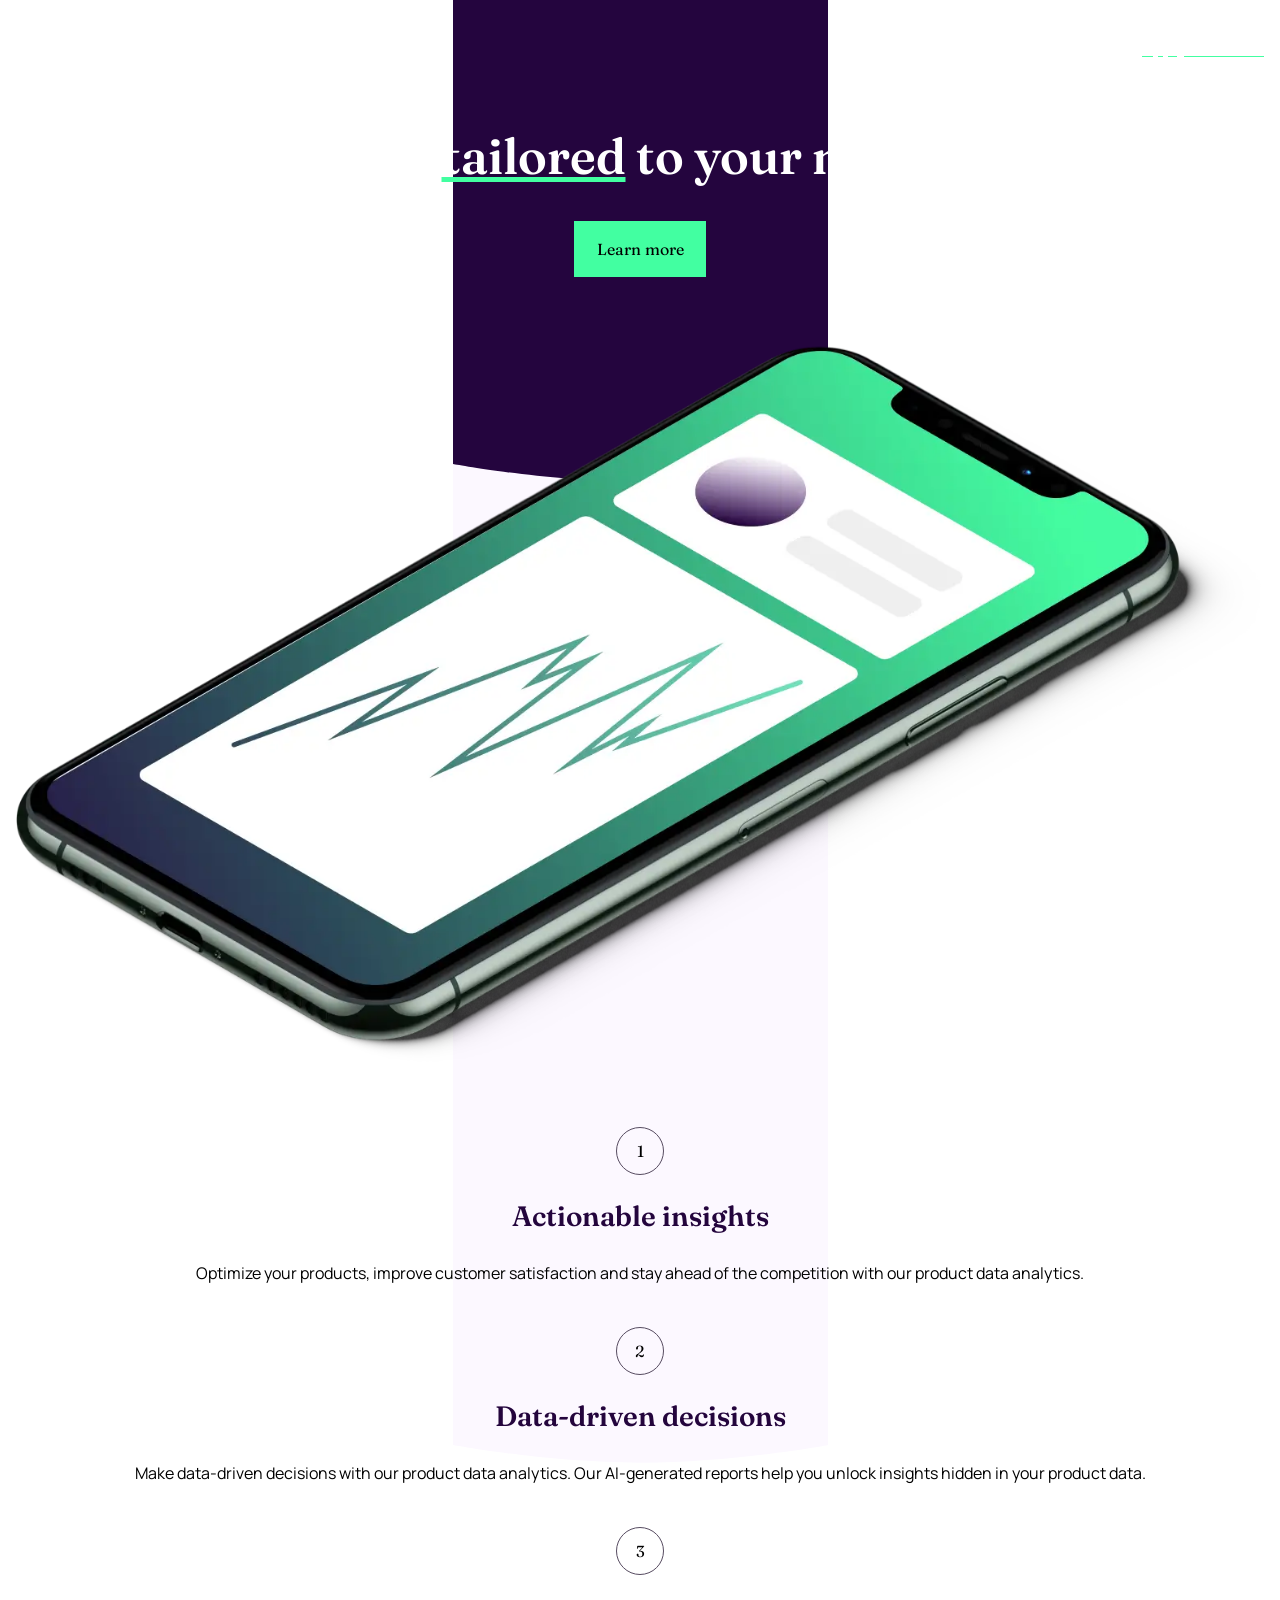
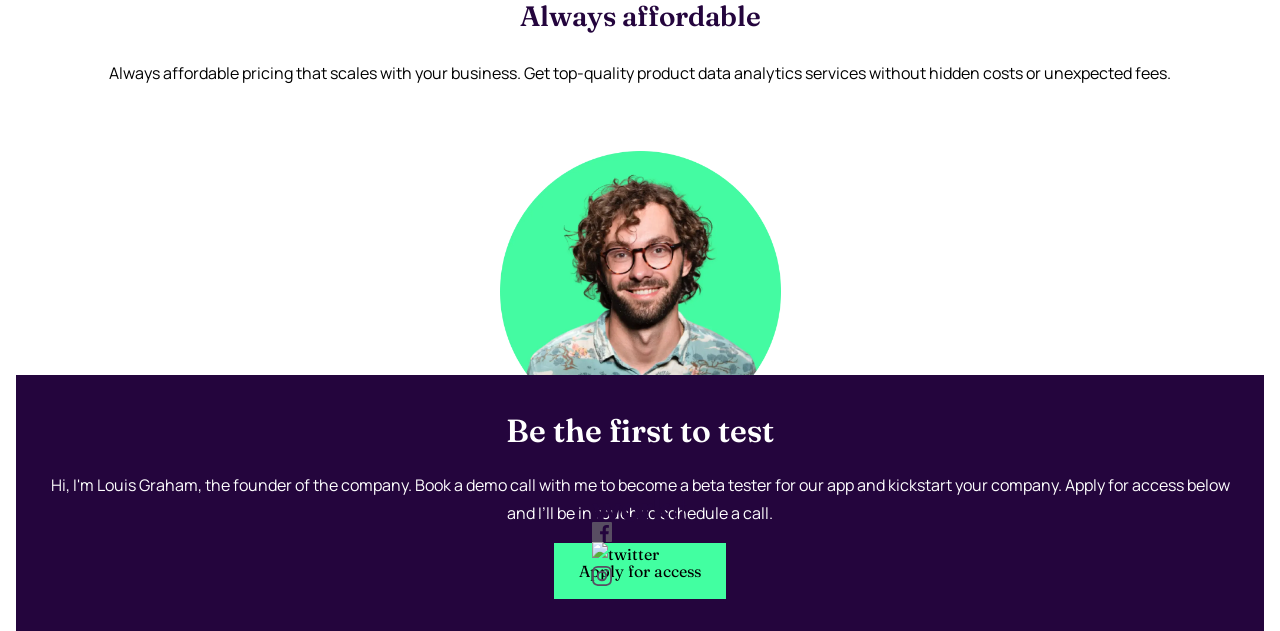
==== index.html @ 2c7d5231 "Initial commit" ====
<!DOCTYPE html>
<html lang="en">

<head>
  <meta charset="UTF-8">
  <meta name="viewport" content="width=device-width, initial-scale=1.0">
  <link rel="preconnect" href="https://fonts.googleapis.com">
  <link rel="preconnect" href="https://fonts.gstatic.com" crossorigin>
  <link
    href="https://fonts.googleapis.com/css2?family=Fraunces:ital,opsz,wght@0,9..144,100..900;1,9..144,100..900&family=Manrope:wght@200..800&display=swap"
    rel="stylesheet">
  <link rel="stylesheet" href="./style.css">
  <title>Frontend Mentor | Workit landing page</title>
</head>

<body>
  <main class="container">
    <picture class="purple-background-pattern">
      <source media="(min-width:90rem)" srcset="./assets/bg-pattern-3.svg">
      <img src="./assets/background.svg"/>
    </picture>
    <picture class="light-background-pattern">
      <source media="(min-width:90rem)" srcset="./assets/bg-pattern-4.svg">
      <img src="./assets/backgroundpurple.svg"/>
    </picture>
    <section class="hero">
      <img class="left-spring" alt="spring" src="./assets/images/bg-pattern-1.svg"/>
      <img class="right-spring" alt="spring" src="./assets/images/bg-pattern-2.svg"/>
      <div class="nav">
        <img  class="logo" src="./assets/images/logo-light.svg"/>
        <a class="access" href="#">Apply for access</a>
      </div>
      <div class="hero-title">
        <h1 class="title">Data <u class="tailor">tailored</u> to your needs.</h1>
        <button class="btn">Learn more</button>
      </div>
      <img class="phone" alt="phone" src="./assets/images/image-hero.webp"/>
    </section>
    <section class="data-content">
      <div class="data">
        <div class="number">1</div>
        <p class="data-title">Actionable insights</p>
        <p class="data-info">
          Optimize your products, improve customer satisfaction
          and stay ahead of the competition with our product data analytics.
        </p>
      </div>
      <div class="data">
        <div class="number">2</div>
        <p class="data-title">Data-driven decisions</p>
        <p class="data-info">
          Make data-driven decisions with our product data analytics.
          Our AI-generated reports help you unlock insights hidden in your product data.
        </p>
      </div>
      <div class="data">
        <div class="number">3</div>
        <p class="data-title">Always affordable</p>
        <p class="data-info">
          Always affordable pricing that scales with your business. Get top-quality
          product data analytics services without hidden costs or unexpected fees.
        </p>
      </div>
    </section>
    <section class="about">
      <img class="founder" src='./assets/images/image-founder.webp' alt="founder">
      <div class="about-founder">
        <h2 class="founder-title">Be the first to test</h2>
        <p class="founder-info">
          Hi, I'm Louis Graham, the founder of the company. Book a demo call with me
          to become a beta tester for our app and kickstart your company. Apply for access
          below and I’ll be in touch to schedule a call.
        </p>
        <button class="apply-btn">Apply for access</button>
      </div>
    </section>
    <section class="social-media">
      <img class="logo"src="./assets/images/logo-dark.svg" alt='workit'/>
      <div class="social-icons">
        <img  class="social" src="./assets/images/icon-facebook.svg" alt="facebook"/>
        <img class="social" src="./asseets/images/icon-twitter.svg" alt="twitter"/>
        <img class="social" src="./assets/images/icon-instagram.svg" alt="instagram"/>
      </div>
    </section>
  </main>
</body>
</html>
---- style.css ----
/* CSS reset stylesheet */

/* - Red: hsl(0, 78%, 62%)
- Cyan: hsl(180, 62%, 55%)
- Orange: hsl(34, 97%, 64%)
- Blue: hsl(212, 86%, 64%) */

/* - Very Dark Blue: hsl(234, 12%, 34%)
- Grayish Blue: hsl(229, 6%, 66%)
- Very Light Gray: hsl(0, 0%, 98%) */

:root {
  --clr-dark-purple: hsl(273, 85%, 13%);
  --clr-light-green: hsl(150, 100%, 63%);
  --clr-davy-grey: hsl(271, 12%, 34%);
  --clr-white: hsl(0, 0%, 100%);

  --ff-primary: "Fraunces", serif;
  --ff-secondary: "Manrope", sans-serif;
  --fs-neutral: 0.6875rem;
  --fs-primary: 0.8125rem;
  --fs-secondary: 1.25rem;
  --fw-regular: 500;  
  --fw-bold: 600;
}
/* css reset  */
/* /* Box sizing rules */
*,
*::before,
*::after {
  box-sizing: border-box;
  margin: 0;
  padding: 0;
}

/* Remove default margin */
body,
h1,
h2,
h3,
h4,
p,
figure,
blockquote,
dl,
dd {
  margin: 0;
}

/* Remove list styles on ul, ol elements with a list role, which suggests default styling will be removed */
ul[role="list"],
ol[role="list"] {
  list-style: none;
}

/* Set core root defaults */
html:focus-within {
  scroll-behavior: smooth;
}

/* Set core body defaults */
body {
  min-height: 100vh;
  text-rendering: optimizeSpeed;
  line-height: 1.5;
}

/* A elements that don't have a class get default styles */
a:not([class]) {
  text-decoration-skip-ink: auto;
}

/* Make images easier to work with */
img,
picture {
  max-width: 100%;
  display: block;
}

/* Inherit fonts for inputs and buttons */
input,
button,
textarea,
select {
  font: inherit;
}

/* Remove all animations, transitions and smooth scroll for people that prefer not to see them */
@media (prefers-reduced-motion: reduce) {
  html:focus-within {
    scroll-behavior: auto;
  }

  *,
  *::before,
  *::after {
    animation-duration: 0.01ms !important;
    animation-iteration-count: 1 !important;
    transition-duration: 0.01ms !important;
    scroll-behavior: auto !important;
  }
}


/* General styles */

body {
  min-height: 100vh;
  font-family: var(--ff-primary);
  display: flex;
  flex-direction: column;
  align-items: center;
}

.container {
  min-width: 23.45644rem;
  display: flex;
  flex-direction: column;
  align-items: center;
  position: relative;
  gap: 4rem;
  padding: 0 1rem;
}

.purple-background-pattern {
 position: absolute;
  z-index: 2;
}

.light-background-pattern {
  position: absolute;
  z-index: 1;
  top: 24.5rem;
}

.left-spring {
  display: none;
}

.right-spring {
  display: none;
}

.hero {
  z-index: 3;
  display: flex;
  flex-direction: column;
  gap: 4.27rem;
  text-align: center;
}

.nav {
  padding-top: 2.31rem;
  display: flex;
  justify-content: space-between;
}

.access {
  text-decoration-color: var(--clr-light-green);
  color: var(--clr-white);
}

.title {
  font-family: var(--ff-primary);
  font-size: 3.125rem;
  font-weight: 600;
  line-height: 100%;
  color: var(--clr-white);
}

.tailor {
  text-decoration-color: var(--clr-light-green);
}

.btn {
  cursor: ponter;
  margin-top: 2.5rem;
  background-color: var(--clr-light-green);
  border: none;
  padding: 1rem 1.42rem;
}

.data-content {
  z-index: 3;
  display: flex;
  flex-direction: column;
  text-align: center;
  gap: 2.5rem;
}

.data {
  display: flex;
  flex-direction: column;
  align-items: center;
  gap: 1.5rem;
}

.number {
  width: 3rem;
  height: 3rem;
  display: flex;
  align-items: center;
  justify-content: center;
  border-radius: 50%;
  border: 1px solid var(--clr-davy-grey);
}

.data-title {
  font-size: 1.75rem;
  font-weight: 600;
  line-height: 128.571%;
  color: var(--clr-dark-purple);
}

.data-info {
  font-size: 1rem;
  font-family: var(--ff-secondary);
  line-height: 175%;
}

.about {
  width: 100%;
  display: flex;
  align-items: center;
  flex-direction: column;
  position: relative;
}

.founder {
  max-width: 17.5625rem;
}

.about-founder {
  display: flex;
  flex-direction: column;
  align-items: center;
  gap: 1rem;
  position: absolute;
  padding: 2rem 1.94rem;
  z-index: 2;
  text-align: center;
  top: 14rem;
  background-color: var(--clr-dark-purple);
}

.founder-title {
  font-size: 2rem;
  font-weight: 600;
  line-height: 150%;
  color: var(--clr-white);
}

.founder-info {
  font-size: 1rem;
  font-family: var(--ff-secondary);
  font-weight: 400;
  line-height: 175%;
  color: #fff;
}

.apply-btn {
  cursor: ponter;
  background-color: var(--clr-light-green);
  border: none;
  padding: 1rem 1.57rem;
}

.social-media {
  z-index: 2;
}
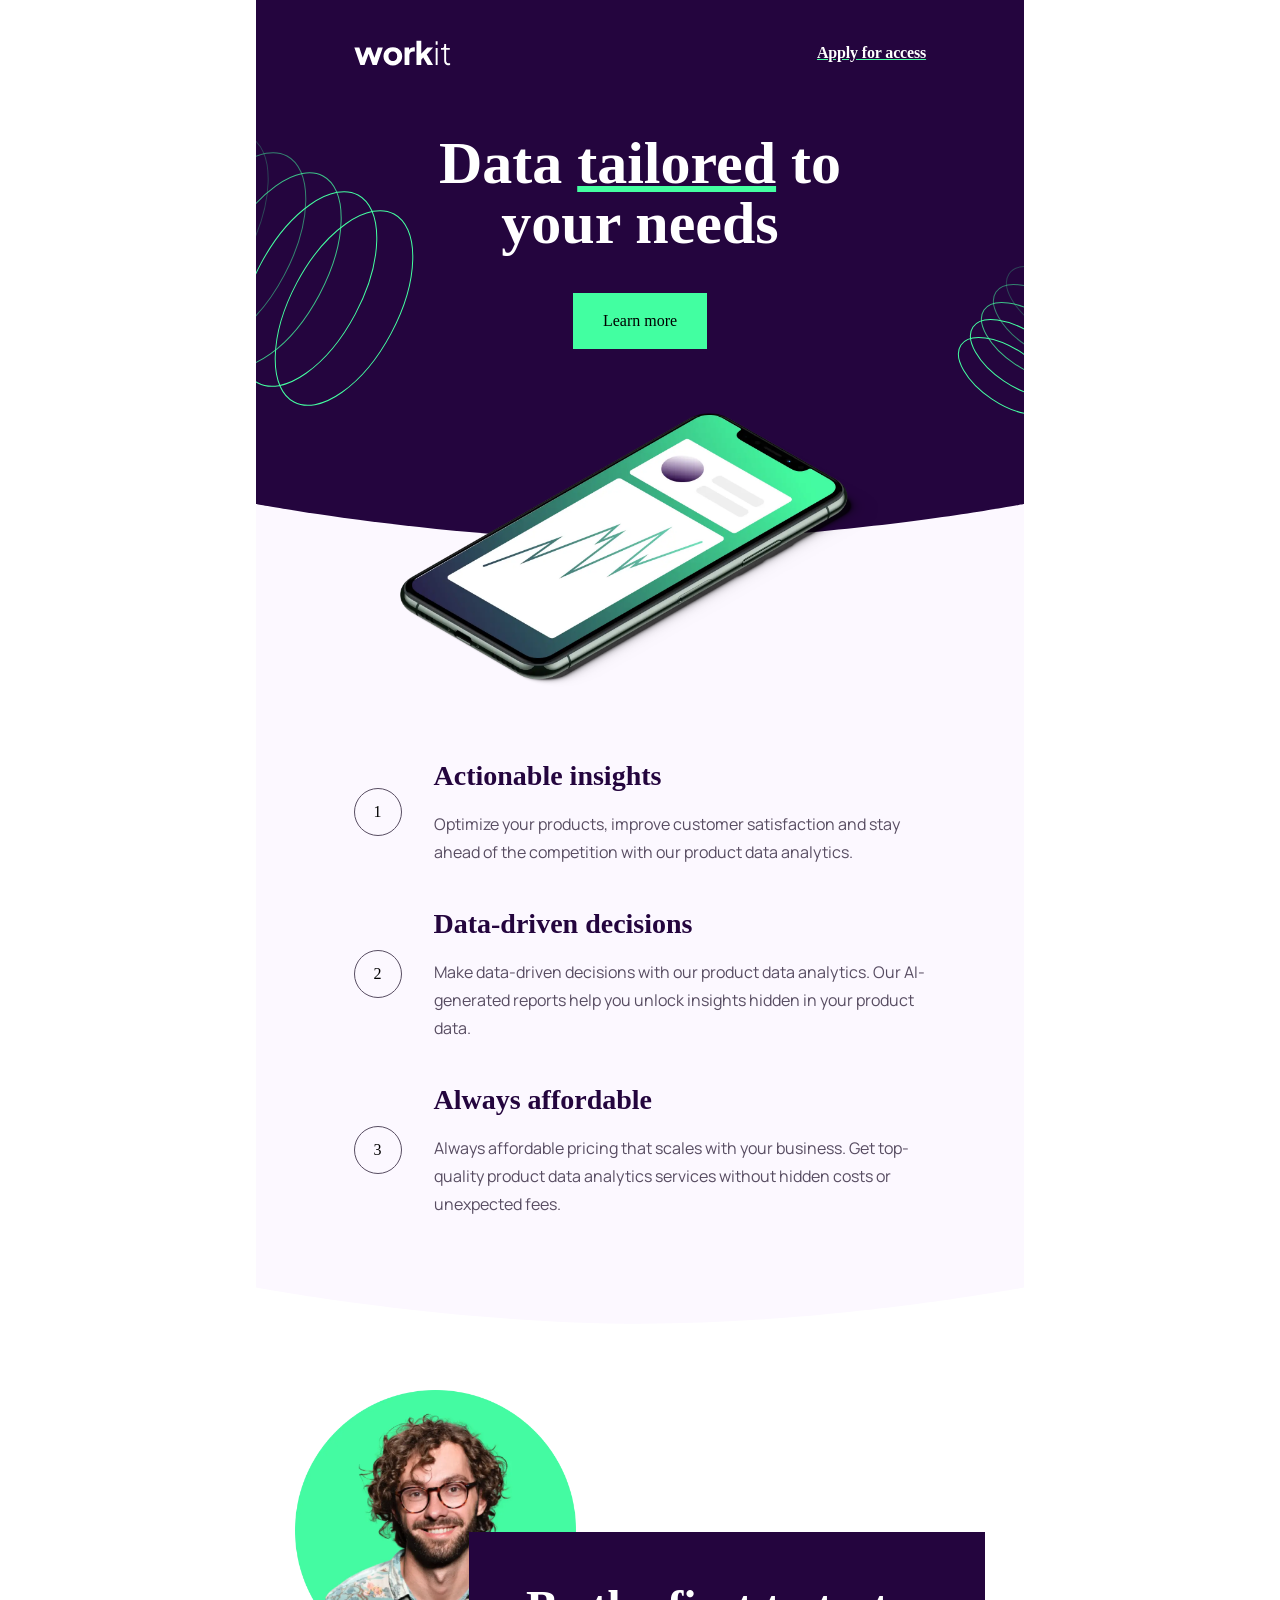
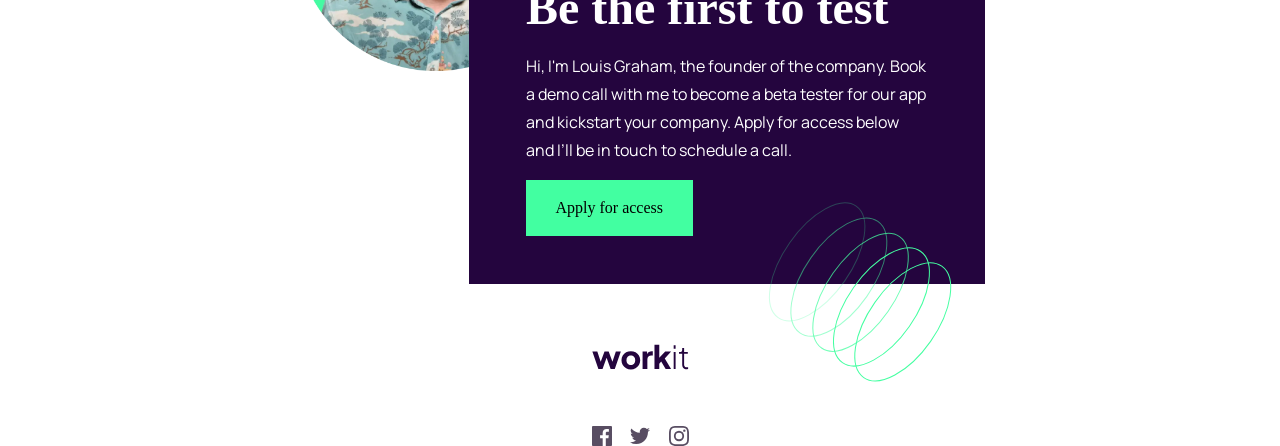
==== commit e4a4103e: "reconfiguring css responsive design" ====
--- a/index.html
+++ b/index.html
@@ -14,55 +14,63 @@
 </head>
 
 <body>
-  <main class="container">
-    <picture class="purple-background-pattern">
-      <source media="(min-width:90rem)" srcset="./assets/bg-pattern-3.svg">
-      <img src="./assets/background.svg"/>
-    </picture>
-    <picture class="light-background-pattern">
-      <source media="(min-width:90rem)" srcset="./assets/bg-pattern-4.svg">
+  <picture class="hero-wave">
+    <source media="(min-width: 90rem)" srcset="./assets/background-big.svg">
+    <source media="(min-width: 48rem)" srcset="./assets/background-dark.svg">
+    <img src="./assets/background.svg" />
+  </picture>
+  <picture class="hero-wave-light">
+      <source media="(min-width: 90rem)" srcset="./assets/background-light-big.svg">
+      <source media="(min-width: 48rem)" srcset="./assets/background-light.svg">
       <img src="./assets/backgroundpurple.svg"/>
     </picture>
-    <section class="hero">
-      <img class="left-spring" alt="spring" src="./assets/images/bg-pattern-1.svg"/>
-      <img class="right-spring" alt="spring" src="./assets/images/bg-pattern-2.svg"/>
-      <div class="nav">
-        <img  class="logo" src="./assets/images/logo-light.svg"/>
-        <a class="access" href="#">Apply for access</a>
-      </div>
-      <div class="hero-title">
-        <h1 class="title">Data <u class="tailor">tailored</u> to your needs.</h1>
-        <button class="btn">Learn more</button>
-      </div>
-      <img class="phone" alt="phone" src="./assets/images/image-hero.webp"/>
-    </section>
-    <section class="data-content">
+  <header>
+    <img class="left-spring" src="./assets/images/bg-pattern-1.svg" alt="spring" />
+    <img class="right-spring" src="./assets/images/bg-pattern-2.svg" alt="spring" />
+    <div class="nav">
+      <img class="logo" src="./assets/images/logo-light.svg" alt="workit" />
+      <a href="#">Apply for access</a>
+    </div>
+    <div class="hero-content">
+      <h1 class="title">Data <u class="tailor">tailored</u> to your needs</h1>
+      <button class="btn">Learn more</button>
+    </div>
+    <img  class="phone" src="./assets/images/image-hero.webp" alt="phone"/>
+    </header>
+  <main class="container">
+    <section class="feature-content">
       <div class="data">
         <div class="number">1</div>
-        <p class="data-title">Actionable insights</p>
-        <p class="data-info">
-          Optimize your products, improve customer satisfaction
-          and stay ahead of the competition with our product data analytics.
-        </p>
+        <div class="data-content">
+          <p class="data-title">Actionable insights</p>
+          <p class="data-info">
+            Optimize your products, improve customer satisfaction
+            and stay ahead of the competition with our product data analytics.
+          </p>
+        </div>
       </div>
       <div class="data">
         <div class="number">2</div>
-        <p class="data-title">Data-driven decisions</p>
-        <p class="data-info">
-          Make data-driven decisions with our product data analytics.
-          Our AI-generated reports help you unlock insights hidden in your product data.
-        </p>
+        <div class="data-content">
+          <p class="data-title">Data-driven decisions</p>
+          <p class="data-info">
+            Make data-driven decisions with our product data analytics.
+            Our AI-generated reports help you unlock insights hidden in your product data.
+          </p>
+        </div>
       </div>
       <div class="data">
         <div class="number">3</div>
-        <p class="data-title">Always affordable</p>
-        <p class="data-info">
-          Always affordable pricing that scales with your business. Get top-quality
-          product data analytics services without hidden costs or unexpected fees.
-        </p>
+        <div class="data-content">
+          <p class="data-title">Always affordable</p>
+          <p class="data-info">
+            Always affordable pricing that scales with your business. Get top-quality
+            product data analytics services without hidden costs or unexpected fees.
+          </p>
+        </div>
       </div>
     </section>
-    <section class="about">
+    <div class="about">
       <img class="founder" src='./assets/images/image-founder.webp' alt="founder">
       <div class="about-founder">
         <h2 class="founder-title">Be the first to test</h2>
@@ -71,17 +79,19 @@
           to become a beta tester for our app and kickstart your company. Apply for access
           below and I’ll be in touch to schedule a call.
         </p>
-        <button class="apply-btn">Apply for access</button>
+        <button class="btn">Apply for access</button>
+        <img class="spring" src="./assets/images/bg-pattern-3.svg" alt="spring"/>
       </div>
-    </section>
-    <section class="social-media">
-      <img class="logo"src="./assets/images/logo-dark.svg" alt='workit'/>
-      <div class="social-icons">
-        <img  class="social" src="./assets/images/icon-facebook.svg" alt="facebook"/>
-        <img class="social" src="./asseets/images/icon-twitter.svg" alt="twitter"/>
-        <img class="social" src="./assets/images/icon-instagram.svg" alt="instagram"/>
-      </div>
-    </section>
+    </div>
   </main>
+  <div class="social-media">
+    <img class="logo"src="./assets/images/logo-dark.svg" alt='workit'/>
+    <div class="social-icons">
+      <img  class="social" src="./assets/images/icon-facebook.svg" alt="facebook"/>
+      <img class="social" src="./assets/images/icon-twitter.svg" alt="twitter"/>
+      <img class="social" src="./assets/images/icon-instagram.svg" alt="instagram"/>
+    </div>
+  </div>
 </body>
+
 </html>
--- a/style.css
+++ b/style.css
@@ -10,9 +10,9 @@
 - Very Light Gray: hsl(0, 0%, 98%) */
 
 :root {
-  --clr-dark-purple: hsl(273, 85%, 13%);
+  --clr-dark-purple: #24053E;
   --clr-light-green: hsl(150, 100%, 63%);
-  --clr-davy-grey: hsl(271, 12%, 34%);
+  --clr-davy-grey: #584D62;
   --clr-white: hsl(0, 0%, 100%);
 
   --ff-primary: "Fraunces", serif;
@@ -20,9 +20,10 @@
   --fs-neutral: 0.6875rem;
   --fs-primary: 0.8125rem;
   --fs-secondary: 1.25rem;
-  --fw-regular: 500;  
+  --fw-regular: 500;
   --fw-bold: 600;
 }
+
 /* css reset  */
 /* /* Box sizing rules */
 *,
@@ -106,86 +107,226 @@
 
 body {
   min-height: 100vh;
-  font-family: var(--ff-primary);
+  font-family: "Fraunces 144pt", serif;
   display: flex;
   flex-direction: column;
   align-items: center;
 }
 
-.container {
-  min-width: 23.45644rem;
+header {
   display: flex;
   flex-direction: column;
   align-items: center;
   position: relative;
   gap: 4rem;
   padding: 0 1rem;
-}
-
-.purple-background-pattern {
- position: absolute;
+  overflow: hidden;
+}
+
+.left-spring, .right-spring, .hero-content, 
+.nav, .phone, .about {
+  z-index: 3;
+}
+
+.left-spring {
+  display: none;
+  position: absolute;
+}
+
+.right-spring {
+  display: none;
+  position: absolute;
+}
+
+.hero-wave {
+  top: 0;
+  position: absolute;
   z-index: 2;
 }
 
-.light-background-pattern {
+.hero-wave-light {
   position: absolute;
   z-index: 1;
-  top: 24.5rem;
-}
-
-.left-spring {
-  display: none;
-}
-
-.right-spring {
-  display: none;
-}
-
-.hero {
-  z-index: 3;
-  display: flex;
-  flex-direction: column;
-  gap: 4.27rem;
+  top: 24.55rem;
+}
+
+.nav {
+  width: 100%;
+  display: flex;
+  justify-content: space-between;
+  padding-top: 2.31rem;
+}
+
+a {
+  font-size: 1rem;
+  font-weight: 700;
+  line-height: 200%;
+  letter-spacing: -0.01rem;
+  text-decoration: underline;
+  text-decoration-color: #44FFA1;
+  color: #fff;
+}
+
+a:hover {
+  cursor: pionter;
+  color: hsl(150, 100%, 63%);
+}
+
+.hero-content {
+  width: 21.4375rem;
+  display: flex;
+  flex-direction: column;
+  align-items: center;
+  gap: 2.5rem;
   text-align: center;
 }
 
-.nav {
-  padding-top: 2.31rem;
-  display: flex;
-  justify-content: space-between;
-}
-
-.access {
-  text-decoration-color: var(--clr-light-green);
-  color: var(--clr-white);
-}
-
 .title {
-  font-family: var(--ff-primary);
   font-size: 3.125rem;
   font-weight: 600;
   line-height: 100%;
-  color: var(--clr-white);
+  color: #fff;
 }
 
 .tailor {
-  text-decoration-color: var(--clr-light-green);
+  text-decoration-color: #44FFA1;
 }
 
 .btn {
-  cursor: ponter;
-  margin-top: 2.5rem;
+  cursor: pointer;
   background-color: var(--clr-light-green);
   border: none;
-  padding: 1rem 1.42rem;
-}
-
-.data-content {
+  padding: 0.975rem 2.0157rem;
+}
+
+.btn:hover {
+  background-color: var(--clr-dark-purple);
+  border: 1px solid var(--clr-light-green);
+  color: var(--clr-light-green);
+}
+
+.phone {
+  width: 18.64407rem;
+}
+
+@media screen and (min-width: 48rem) {
+  header {
+    width: 48rem;
+    padding: 0 6.12rem;
+  }
+
+  .container {
+    width: 48rem;
+  }
+
+  .hero-wave-light {
+    top: 25.19rem;
+  }
+
+  .left-spring {
+    display: block;
+    position: absolute;
+    top: 6.92rem;
+    left: -9.63rem;
+  }
+
+  .right-spring {
+    display: block;
+    position: absolute;
+    top: 15.63rem;
+    right: -5.86rem;
+  }
+
+  .hero-content {
+    width: 32.8125rem;
+  }
+
+  .title {
+    font-size: 3.75rem;
+    font-weight: 600;
+    line-height: 100%;
+  }
+
+  .btn {
+    padding: 1rem 1.85rem;
+  }
+
+  .phone {
+    width: 29.94703rem;
+  }
+}
+
+@media screen and (min-width: 90rem) {
+  header {
+    width: 90rem;
+  }
+
+  .container {
+    width: 90rem;
+  }
+
+  .hero-wave {
+    position: absolute;
+    z-index: 2;
+  }
+
+  .hero-wave-light {
+    top: 31.5rem;
+  }
+
+  .left-spring {
+    display: block;
+    position: absolute;
+    top: 7.29rem;
+    left: -8.63rem;
+    z-index: 3;
+  }
+
+  .right-spring {
+    display: block;
+    position: absolute;
+    top: 19.63rem;
+    right: -3.01rem;
+    z-index: 3;
+  }
+
+  a {
+    font-size: 1.125rem;
+  }
+
+  .hero-content {
+    width: 39.6875rem;
+  }
+
+  .title {
+    font-size: 5rem;
+  }
+
+  .btn {
+    padding: 1.2rem 2.72rem;
+  }
+
+  .phone {
+    width: 44.6875rem;
+  }
+}
+
+.container {
+  max-width: 23.45644rem;
+  display: flex;
+  flex-direction: column;
+  padding: 0 1rem;
+  gap: 6.27rem;
+  margin-bottom: 3.75rem;
   z-index: 3;
-  display: flex;
-  flex-direction: column;
-  text-align: center;
+}
+
+.feature-content {
+  display: flex;
+  flex-direction: column;
   gap: 2.5rem;
+  margin-top: 4.37rem;
+  margin-bottom: 4.48rem;
 }
 
 .data {
@@ -193,6 +334,7 @@
   flex-direction: column;
   align-items: center;
   gap: 1.5rem;
+  text-align: center;
 }
 
 .number {
@@ -213,33 +355,104 @@
 }
 
 .data-info {
+  margin-top: 1rem;
   font-size: 1rem;
-  font-family: var(--ff-secondary);
+  font-family: 'Manrope';
   line-height: 175%;
+  color: var(--clr-davy-grey);
+}
+
+
+@media screen and (min-width: 48rem) {
+  .container {
+    max-width: 48rem;
+    align-items: center;
+    padding: 0;
+  }
+
+  .data {
+    flex-direction: row;
+    gap: 2rem;
+  }
+
+  .data-content {
+    max-width: 30.8125rem;
+    flex-direction: column;
+    text-align: left;
+    gap: 1rem;
+  }
+
+  .number {
+    width: 3rem;
+    height: 3rem;
+  }
+
+}
+
+@media screen and (min-width: 90rem) {
+  
+  .container {
+    max-width: 90rem;
+    display: flex;
+    flex-direction: row;
+    justify-content: center;
+    gap: 1.62rem;
+    padding: 0;
+  }
+
+  .data {
+    display: flex;
+    flex-direction: column;
+    max-width: 22.125rem;
+  }
+
+  .number {
+    width: 3.5rem;
+    height: 3.5rem;
+  }
+
+  .data-content {
+    text-align: center;
+    gap: 1.75rem;
+  }
+
+  .data-title {
+    font-size: 2rem;
+    line-height: 125%;
+  }
+
+  .data-info {
+    font-family: 'Manrope';
+    font-size: 1.125rem;
+    line-height: 177.778%;
+  }
 }
 
 .about {
-  width: 100%;
-  display: flex;
-  align-items: center;
-  flex-direction: column;
+  display: grid;
+  grid-template-rows: 1fr 2fr;
   position: relative;
+  gap: 2.5rem;
+  text-align: center;
 }
 
 .founder {
-  max-width: 17.5625rem;
+  width: 17.5625rem;
+  grid-row: span 2;
+  z-index: -1;
+  position: absolute;
+  margin: 0 auto;
+  left: 1.94rem;
 }
 
 .about-founder {
+  grid-row-start: 2;
+  grid-row-end: 3;
   display: flex;
   flex-direction: column;
   align-items: center;
   gap: 1rem;
-  position: absolute;
   padding: 2rem 1.94rem;
-  z-index: 2;
-  text-align: center;
-  top: 14rem;
   background-color: var(--clr-dark-purple);
 }
 
@@ -252,19 +465,117 @@
 
 .founder-info {
   font-size: 1rem;
-  font-family: var(--ff-secondary);
+  font-family: 'Manrope';
   font-weight: 400;
   line-height: 175%;
   color: #fff;
 }
 
-.apply-btn {
-  cursor: ponter;
-  background-color: var(--clr-light-green);
-  border: none;
-  padding: 1rem 1.57rem;
+.spring {
+  display: none;
+}
+
+@media screen and (min-width: 48rem) {
+  
+  .about {
+    width: 43.18rem;
+    height: 30.8875rem;
+    display: flex;
+    flex-direction: column;
+    text-align: left;
+    position: relative;
+  }
+
+  .founder {
+    position: absolute;
+    top: 0 ;
+    left: 0;
+  }
+
+  .about-founder {
+    max-width: 32.25rem;
+    display: flex;
+    align-items: start;
+    position: absolute;
+    bottom: 0;
+    right: 0;
+    padding: 3rem 3.53rem;
+  }
+
+  .founder-title {
+    font-size: 3rem;
+    line-height: 116.667%;
+  }
+
+  .spring {
+    display: block;
+    position: absolute;
+    top: 15.83rem;
+    left: 17.56rem;
+  }
+}
+
+@media screen and (min-width: 90rem) {
+
+  .container {
+    max-width: 90rem;
+    flex-direction: column;
+    justify-content: center;
+    align-items: center;
+    margin-top: 6.5rem;
+    gap: 0;
+  }
+  
+  .feature-content {
+    max-width: 69.625rem;
+    flex-direction: row;
+    margin-top: 0;
+    margin-bottom: 12.69rem;
+  }
+
+  .about {
+    width: 69.625rem;
+    margin-top: 6.87rem;
+  }
+
+  .founder {
+    width: 29.8125rem;
+  }
+
+  .about-founder {
+    max-width: 45.625rem;
+    gap: 2rem;
+    padding: 4rem 4.06rem;
+  }
+
+  .founder-title {
+    font-size: 3.5rem;
+    line-height: 114.286%;
+  }
+
+  .founder-info {
+    font-size: 1.125rem;
+    line-height: 177.778%;
+  }
+
+  .spring {
+    top: 16.46rem;
+    left: 27.31rem;
+  }
 }
 
 .social-media {
-  z-index: 2;
-}+  min-height: 6.389rem;
+  display: flex;
+  flex-direction: column;
+  justify-content: space-between;
+}
+
+.social-icons {
+  display: flex;
+  justify-content: space-between;
+}
+
+
+
+
